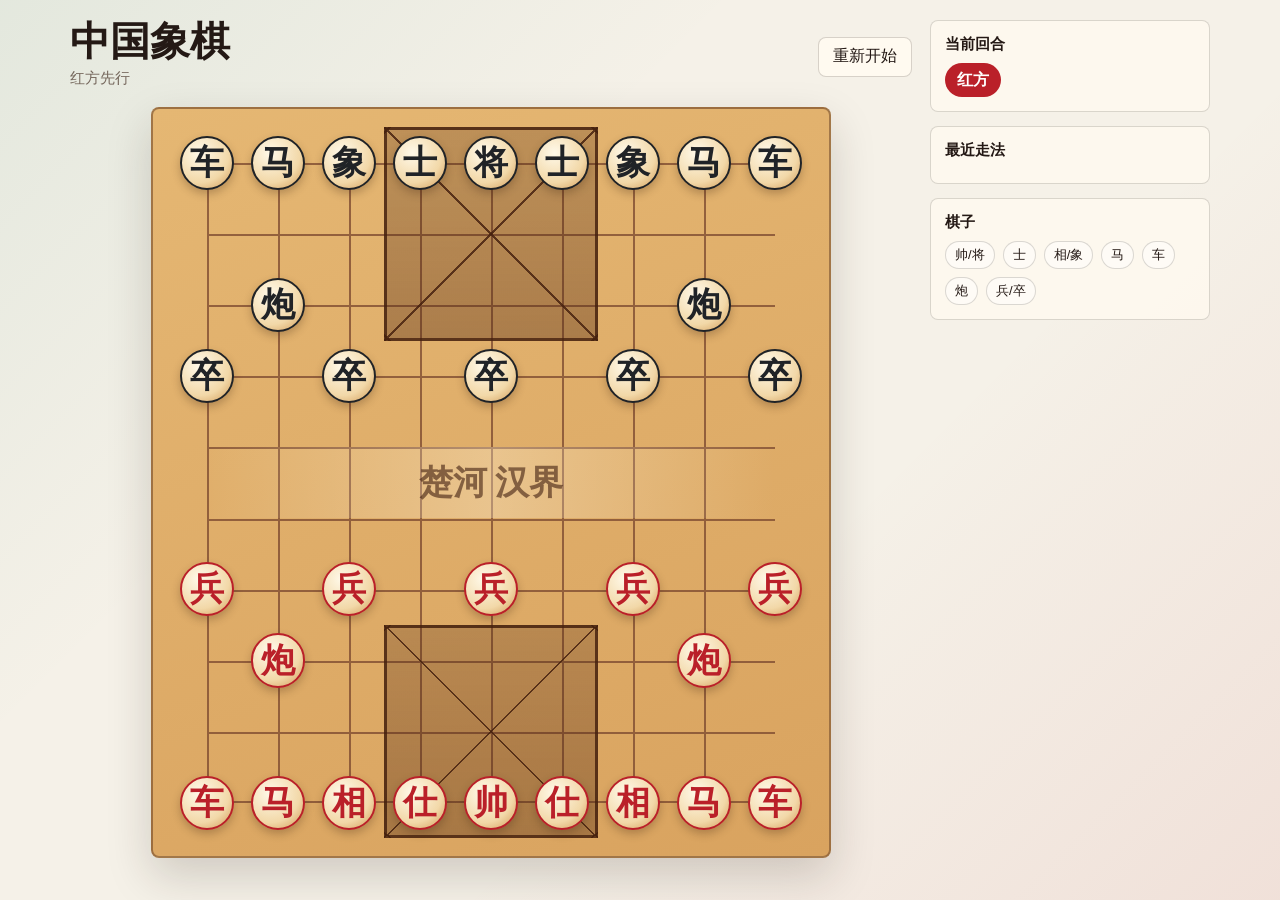
==== docs/index.html @ 31823754 "change name" ====
<!doctype html>
<html lang="zh-CN">
<head>
    <meta charset="utf-8">
    <meta name="viewport" content="width=device-width, initial-scale=1">
    <title>中国象棋人机对战</title>
    <link rel="stylesheet" href="style.css">
</head>
<body>
    <main class="app-shell">
        <section class="game-area" aria-label="中国象棋棋盘">
            <div class="topbar">
                <div>
                    <h1>中国象棋</h1>
                    <p id="statusText">红方先行</p>
                </div>
                <button id="resetButton" type="button" aria-label="重新开始">重新开始</button>
            </div>

            <div class="board-wrap">
                <div id="board" class="board" role="grid" aria-label="象棋棋盘"></div>
            </div>
        </section>

        <aside class="side-panel" aria-label="对局信息">
            <div class="panel-block">
                <h2>当前回合</h2>
                <div id="turnBadge" class="turn-badge">红方</div>
            </div>

            <div class="panel-block">
                <h2>最近走法</h2>
                <ol id="moveList" class="move-list"></ol>
            </div>

            <div class="panel-block compact-help">
                <h2>棋子</h2>
                <div class="piece-key">
                    <span>帅/将</span>
                    <span>士</span>
                    <span>相/象</span>
                    <span>马</span>
                    <span>车</span>
                    <span>炮</span>
                    <span>兵/卒</span>
                </div>
            </div>
        </aside>
    </main>

    <div id="resultOverlay" class="result-overlay" hidden aria-live="polite">
        <div class="confetti" aria-hidden="true"></div>
        <div class="result-card">
            <p id="resultTitle">你赢了</p>
            <button id="overlayResetButton" type="button">再来一局</button>
        </div>
    </div>

    <script src="app.js"></script>
</body>
</html>
---- docs/style.css ----
:root {
    --page: #f5f1e8;
    --ink: #241915;
    --muted: #75675c;
    --line: #7d4a30;
    --palace: rgba(82, 42, 20, 0.34);
    --palace-line: rgba(68, 31, 13, 0.82);
    --board: #d9a35f;
    --board-dark: #bf7a3a;
    --red: #ba2029;
    --black: #202327;
    --accent: #147d64;
    --hint: rgba(20, 125, 100, 0.28);
    --danger: #b43a24;
    --shadow: 0 18px 45px rgba(41, 27, 17, 0.18);
}

* {
    box-sizing: border-box;
}

body {
    margin: 0;
    min-height: 100vh;
    color: var(--ink);
    background:
        linear-gradient(135deg, rgba(20, 125, 100, 0.08), transparent 34%),
        linear-gradient(315deg, rgba(186, 32, 41, 0.08), transparent 38%),
        var(--page);
    font-family: "Noto Sans CJK SC", "Microsoft YaHei", Arial, sans-serif;
}

button {
    font: inherit;
}

.app-shell {
    width: min(1180px, 100%);
    min-height: 100vh;
    margin: 0 auto;
    padding: 20px;
    display: grid;
    grid-template-columns: minmax(0, 1fr) 280px;
    gap: 18px;
    align-items: start;
}

.game-area,
.side-panel {
    min-width: 0;
}

.topbar {
    display: flex;
    align-items: center;
    justify-content: space-between;
    gap: 16px;
    margin-bottom: 14px;
}

h1,
h2,
p {
    margin: 0;
}

h1 {
    font-size: clamp(24px, 4vw, 40px);
    line-height: 1.08;
    font-weight: 800;
}

h2 {
    font-size: 15px;
    line-height: 1.2;
    margin-bottom: 10px;
}

#statusText {
    margin-top: 6px;
    min-height: 24px;
    color: var(--muted);
    font-size: 15px;
}

#resetButton {
    flex: 0 0 auto;
    min-height: 40px;
    padding: 0 14px;
    border: 1px solid rgba(36, 25, 21, 0.18);
    border-radius: 8px;
    color: var(--ink);
    background: #fffaf0;
    cursor: pointer;
}

#resetButton:hover {
    border-color: rgba(36, 25, 21, 0.38);
}

.board-wrap {
    width: min(100%, 680px);
    margin: 0 auto;
    padding: clamp(10px, 2vw, 18px);
    border: 2px solid rgba(80, 43, 24, 0.45);
    border-radius: 8px;
    background: linear-gradient(160deg, #e5b773, var(--board));
    box-shadow: var(--shadow);
}

.board {
    position: relative;
    width: 100%;
    aspect-ratio: 9 / 10;
    display: grid;
    grid-template-columns: repeat(9, 1fr);
    grid-template-rows: repeat(10, 1fr);
    touch-action: manipulation;
    user-select: none;
    isolation: isolate;
}

.board::before {
    content: "";
    position: absolute;
    inset: calc(100% / 20) calc(100% / 18);
    z-index: 0;
    background:
        linear-gradient(var(--line), var(--line)) left top / 100% 2px no-repeat,
        linear-gradient(var(--line), var(--line)) left bottom / 100% 2px no-repeat,
        repeating-linear-gradient(to right, var(--line) 0 2px, transparent 2px calc(100% / 8)) left top / 100% 100% no-repeat,
        repeating-linear-gradient(to bottom, var(--line) 0 2px, transparent 2px calc(100% / 9)) left top / 100% 100% no-repeat;
    opacity: 0.78;
    pointer-events: none;
}

.board::after {
    content: "楚河      汉界";
    position: absolute;
    left: calc(100% / 18);
    right: calc(100% / 18);
    top: 45%;
    height: 10%;
    z-index: 1;
    display: flex;
    align-items: center;
    justify-content: center;
    color: rgba(70, 36, 19, 0.62);
    font-family: "Noto Serif CJK SC", "SimSun", serif;
    font-size: clamp(20px, 4vw, 34px);
    font-weight: 800;
    background: linear-gradient(90deg, transparent, rgba(255, 245, 220, 0.32), transparent);
    pointer-events: none;
}

.palace-mark {
    position: absolute;
    left: calc(100% * 3 / 9);
    width: calc(100% * 3 / 9);
    height: calc(100% * 3 / 10);
    z-index: 1;
    border: 3px solid var(--palace-line);
    background:
        linear-gradient(45deg, transparent calc(50% - 1px), var(--palace-line) calc(50% - 1px), var(--palace-line) calc(50% + 1px), transparent calc(50% + 1px)),
        linear-gradient(-45deg, transparent calc(50% - 1px), var(--palace-line) calc(50% - 1px), var(--palace-line) calc(50% + 1px), transparent calc(50% + 1px)),
        linear-gradient(rgba(82, 42, 20, 0.22), var(--palace));
    box-shadow: inset 0 0 0 999px rgba(82, 42, 20, 0.05);
    pointer-events: none;
}

.palace-mark-black {
    top: 0;
}

.palace-mark-red {
    bottom: 0;
}

.cell {
    position: relative;
    z-index: 2;
    min-width: 0;
    min-height: 0;
    display: flex;
    align-items: center;
    justify-content: center;
    border: 0;
    padding: 0;
    background: transparent;
    cursor: default;
}

.cell.selectable,
.cell.hint,
.cell.capture {
    cursor: pointer;
}

.cell.hint::before,
.cell.capture::before,
.cell.selected::before,
.cell.last-move::before {
    content: "";
    position: absolute;
    width: 46%;
    aspect-ratio: 1;
    border-radius: 50%;
    pointer-events: none;
}

.cell.hint::before {
    background: var(--hint);
}

.cell.capture::before {
    width: 72%;
    border: 3px solid rgba(180, 58, 36, 0.55);
}

.cell.selected::before {
    width: 78%;
    border: 3px solid rgba(20, 125, 100, 0.72);
    background: rgba(255, 255, 255, 0.14);
}

.cell.last-move::before {
    width: 86%;
    border: 3px solid rgba(74, 34, 15, 0.84);
    background: rgba(76, 35, 15, 0.18);
    box-shadow: 0 0 0 5px rgba(255, 239, 183, 0.32);
}

.cell.last-to::before {
    border-color: rgba(180, 58, 36, 0.88);
    background: rgba(180, 58, 36, 0.2);
}

.cell.last-move::after {
    content: attr(data-move-label);
    position: absolute;
    right: 8%;
    top: 8%;
    z-index: 4;
    min-width: 20px;
    height: 20px;
    display: inline-flex;
    align-items: center;
    justify-content: center;
    border-radius: 50%;
    color: #fffaf0;
    background: #4a220f;
    font-size: 12px;
    font-weight: 800;
    line-height: 1;
    pointer-events: none;
}

.cell.last-to::after {
    background: var(--danger);
}

.piece {
    position: relative;
    z-index: 3;
    width: min(76%, 58px);
    aspect-ratio: 1;
    display: flex;
    align-items: center;
    justify-content: center;
    border-radius: 50%;
    border: 2px solid currentColor;
    background:
        radial-gradient(circle at 35% 30%, #fff9e9, #f2d8a8 62%, #cf9854);
    box-shadow: 0 4px 9px rgba(61, 35, 18, 0.28);
    font-family: "Noto Serif CJK SC", "SimSun", serif;
    font-size: clamp(19px, 4.8vw, 34px);
    font-weight: 900;
    line-height: 1;
}

.piece.red {
    color: var(--red);
}

.piece.black {
    color: var(--black);
}

.side-panel {
    display: grid;
    gap: 14px;
}

.panel-block {
    border: 1px solid rgba(36, 25, 21, 0.16);
    border-radius: 8px;
    padding: 14px;
    background: rgba(255, 250, 240, 0.78);
}

.turn-badge {
    width: fit-content;
    min-height: 34px;
    display: inline-flex;
    align-items: center;
    padding: 0 12px;
    border-radius: 999px;
    color: white;
    background: var(--red);
    font-weight: 700;
}

.turn-badge.black {
    background: var(--black);
}

.move-list {
    margin: 0;
    padding-left: 22px;
    max-height: 340px;
    overflow: auto;
    color: var(--muted);
    font-size: 14px;
    line-height: 1.7;
}

.piece-key {
    display: flex;
    flex-wrap: wrap;
    gap: 8px;
}

.piece-key span {
    min-height: 28px;
    display: inline-flex;
    align-items: center;
    padding: 0 9px;
    border: 1px solid rgba(36, 25, 21, 0.16);
    border-radius: 999px;
    background: rgba(255, 255, 255, 0.45);
    font-size: 13px;
}

.result-overlay {
    position: fixed;
    inset: 0;
    z-index: 20;
    display: grid;
    place-items: center;
    padding: 20px;
    background: rgba(24, 16, 12, 0.34);
}

.result-overlay[hidden] {
    display: none;
}

.result-card {
    position: relative;
    z-index: 2;
    width: min(420px, 90vw);
    padding: 32px 24px 24px;
    border: 2px solid rgba(80, 43, 24, 0.32);
    border-radius: 8px;
    text-align: center;
    background: #fff8e8;
    box-shadow: 0 24px 70px rgba(24, 16, 12, 0.32);
}

#resultTitle {
    margin-bottom: 22px;
    color: var(--red);
    font-size: clamp(34px, 8vw, 64px);
    font-weight: 900;
    line-height: 1.05;
}

#overlayResetButton {
    min-height: 42px;
    padding: 0 18px;
    border: 0;
    border-radius: 8px;
    color: white;
    background: var(--accent);
    cursor: pointer;
    font-weight: 700;
}

.confetti {
    position: absolute;
    inset: 0;
    overflow: hidden;
    pointer-events: none;
}

.confetti i {
    position: absolute;
    top: -14px;
    left: var(--x);
    width: 10px;
    height: 16px;
    border-radius: 2px;
    background: var(--c);
    opacity: 0;
    transform: rotate(var(--r));
}

.result-overlay.celebrate .confetti i {
    animation: confetti-fall var(--d) ease-out var(--delay) forwards;
}

@keyframes confetti-fall {
    0% {
        opacity: 1;
        transform: translate3d(0, -20px, 0) rotate(var(--r));
    }

    100% {
        opacity: 0;
        transform: translate3d(var(--dx), 110vh, 0) rotate(calc(var(--r) + 680deg));
    }
}

@media (max-width: 860px) {
    .app-shell {
        grid-template-columns: 1fr;
        min-height: auto;
        padding: 12px;
        gap: 12px;
    }

    .side-panel {
        grid-template-columns: 1fr 1fr;
    }

    .compact-help {
        display: none;
    }
}

@media (max-width: 520px) {
    .topbar {
        align-items: flex-start;
    }

    #resetButton {
        min-width: 76px;
        padding: 0 10px;
    }

    .board-wrap {
        padding: 8px;
    }

    .piece {
        width: 80%;
        border-width: 1.5px;
    }

    .cell.last-move::after {
        right: 4%;
        top: 4%;
        min-width: 17px;
        height: 17px;
        font-size: 10px;
    }

    .side-panel {
        grid-template-columns: 1fr;
    }

    .move-list {
        max-height: 160px;
    }
}
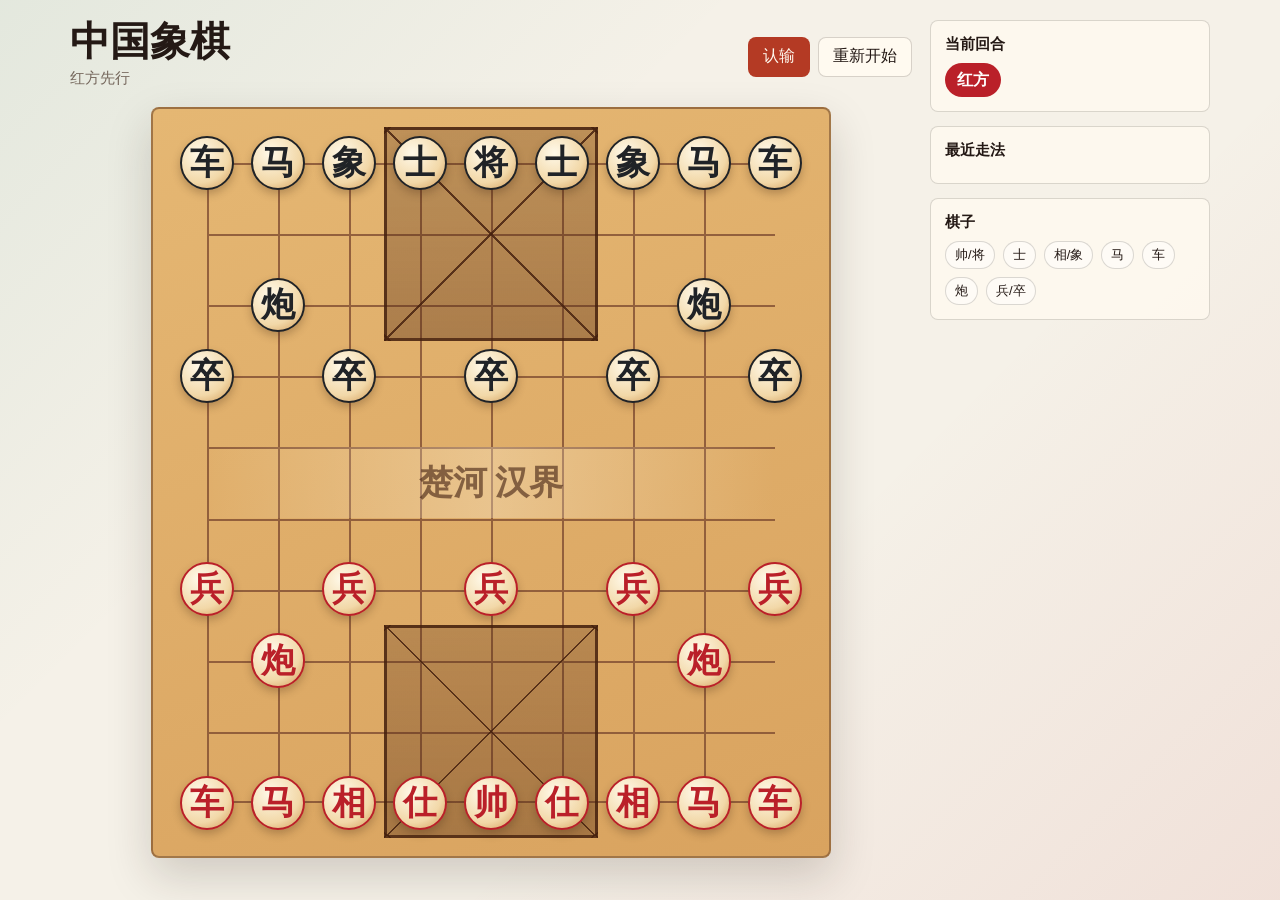
==== commit 814c52df: "add some classic strategy" ====
--- a/docs/index.html
+++ b/docs/index.html
@@ -14,7 +14,10 @@
                     <h1>中国象棋</h1>
                     <p id="statusText">红方先行</p>
                 </div>
-                <button id="resetButton" type="button" aria-label="重新开始">重新开始</button>
+                <div class="topbar-actions">
+                    <button id="resignButton" type="button" aria-label="认输">认输</button>
+                    <button id="resetButton" type="button" aria-label="重新开始">重新开始</button>
+                </div>
             </div>
 
             <div class="board-wrap">
@@ -56,6 +59,6 @@
         </div>
     </div>
 
-    <script src="app.js"></script>
+    <script src="app.js?v=5"></script>
 </body>
 </html>
--- a/docs/style.css
+++ b/docs/style.css
@@ -83,7 +83,14 @@
     font-size: 15px;
 }
 
-#resetButton {
+.topbar-actions {
+    flex: 0 0 auto;
+    display: flex;
+    gap: 8px;
+}
+
+#resetButton,
+#resignButton {
     flex: 0 0 auto;
     min-height: 40px;
     padding: 0 14px;
@@ -94,7 +101,14 @@
     cursor: pointer;
 }
 
-#resetButton:hover {
+#resignButton {
+    color: #fffaf0;
+    background: var(--danger);
+    border-color: rgba(180, 58, 36, 0.55);
+}
+
+#resetButton:hover,
+#resignButton:hover {
     border-color: rgba(36, 25, 21, 0.38);
 }
 
